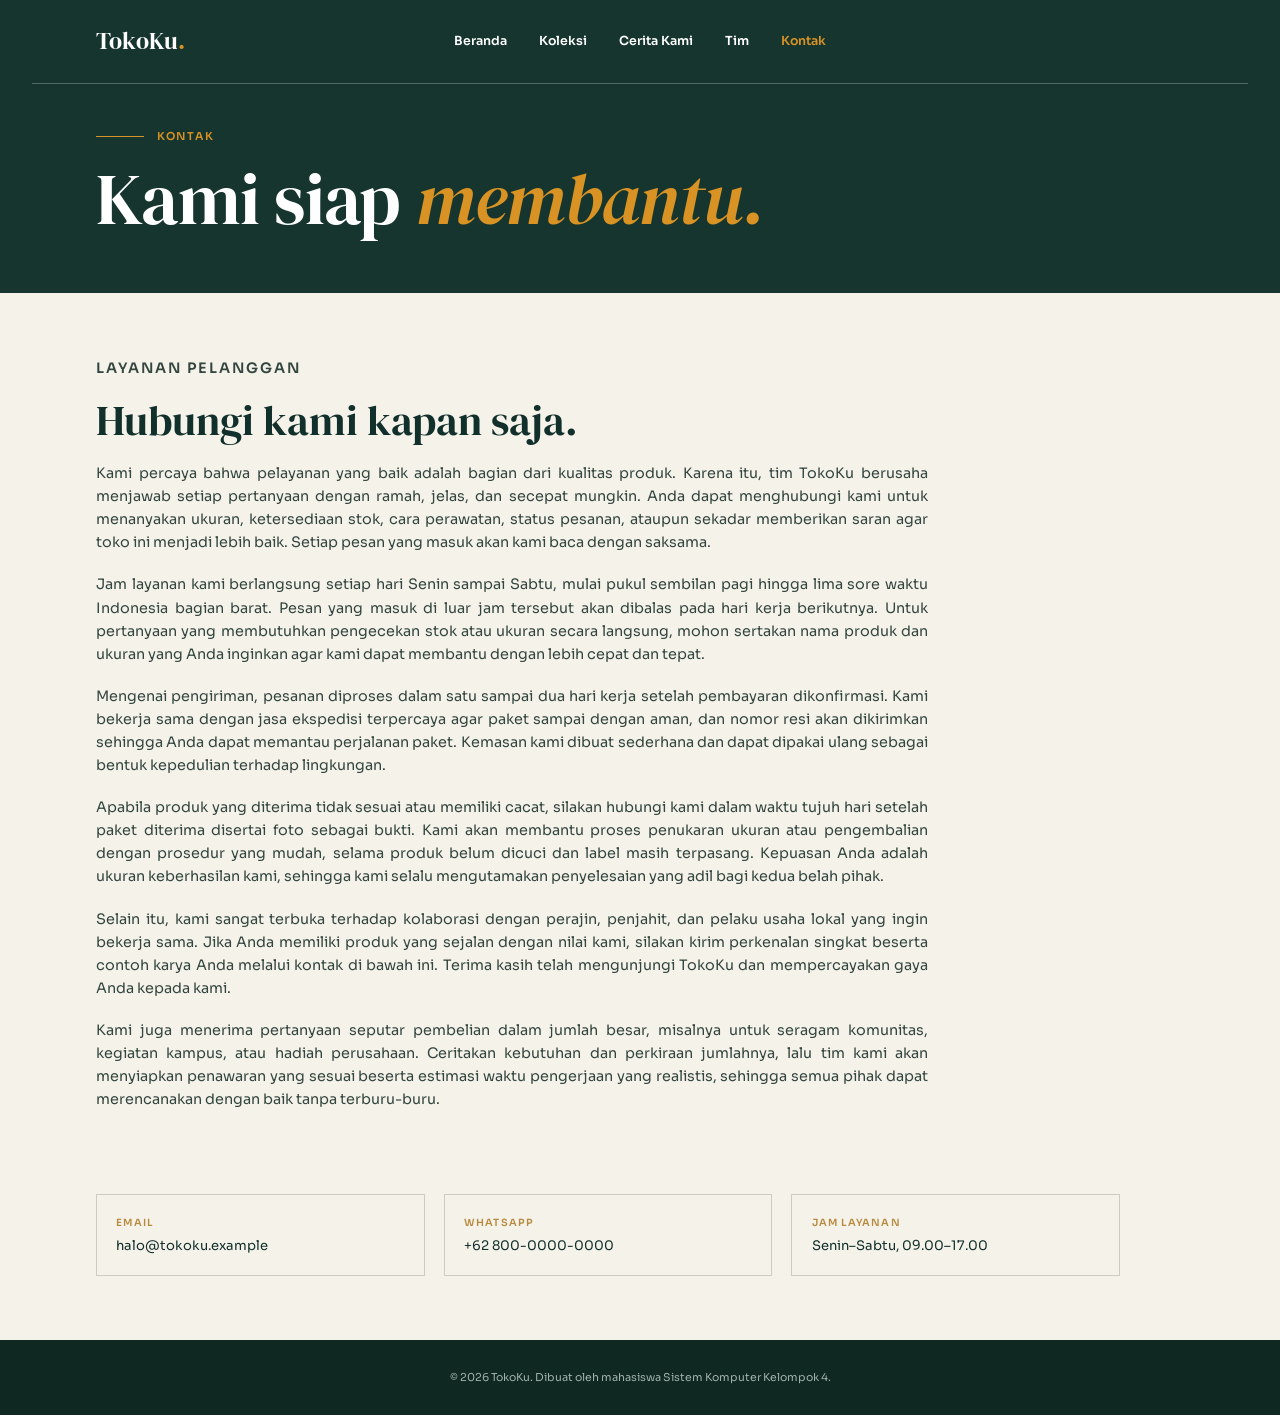
==== kontak.html @ 98f0c2a2 "Add files via upload" ====
<!DOCTYPE html>
<html lang="id">
<head>
<meta charset="UTF-8">
<meta name="viewport" content="width=device-width, initial-scale=1">
<title>TokoKu - Kontak</title>
<link rel="preconnect" href="https://fonts.googleapis.com">
<link rel="preconnect" href="https://fonts.gstatic.com" crossorigin>
<link href="https://fonts.googleapis.com/css2?family=DM+Serif+Display:ital@0;1&family=Sora:wght@300;400;600&display=swap" rel="stylesheet">
<link rel="stylesheet" href="style.css">
</head>
<body>
<header class="nav" id="atas">
  <a href="index.html" class="logo">TokoKu<span>.</span></a>
  <nav>
    <a href="index.html">Beranda</a>
    <a href="koleksi.html">Koleksi</a>
    <a href="cerita.html">Cerita Kami</a>
    <a href="tim.html">Tim</a>
    <a href="kontak.html" class="aktif">Kontak</a>
  </nav>
</header>

<section class="hero-mini">
  <p class="eyebrow">Kontak</p>
  <h1>Kami siap <em>membantu.</em></h1>
</section>

<section class="halaman">
  <p class="label">Layanan pelanggan</p>
  <h2>Hubungi kami kapan saja.</h2>
  <p>Kami percaya bahwa pelayanan yang baik adalah bagian dari kualitas produk. Karena itu, tim TokoKu berusaha menjawab setiap pertanyaan dengan ramah, jelas, dan secepat mungkin. Anda dapat menghubungi kami untuk menanyakan ukuran, ketersediaan stok, cara perawatan, status pesanan, ataupun sekadar memberikan saran agar toko ini menjadi lebih baik. Setiap pesan yang masuk akan kami baca dengan saksama.</p>
  <p>Jam layanan kami berlangsung setiap hari Senin sampai Sabtu, mulai pukul sembilan pagi hingga lima sore waktu Indonesia bagian barat. Pesan yang masuk di luar jam tersebut akan dibalas pada hari kerja berikutnya. Untuk pertanyaan yang membutuhkan pengecekan stok atau ukuran secara langsung, mohon sertakan nama produk dan ukuran yang Anda inginkan agar kami dapat membantu dengan lebih cepat dan tepat.</p>
  <p>Mengenai pengiriman, pesanan diproses dalam satu sampai dua hari kerja setelah pembayaran dikonfirmasi. Kami bekerja sama dengan jasa ekspedisi terpercaya agar paket sampai dengan aman, dan nomor resi akan dikirimkan sehingga Anda dapat memantau perjalanan paket. Kemasan kami dibuat sederhana dan dapat dipakai ulang sebagai bentuk kepedulian terhadap lingkungan.</p>
  <p>Apabila produk yang diterima tidak sesuai atau memiliki cacat, silakan hubungi kami dalam waktu tujuh hari setelah paket diterima disertai foto sebagai bukti. Kami akan membantu proses penukaran ukuran atau pengembalian dengan prosedur yang mudah, selama produk belum dicuci dan label masih terpasang. Kepuasan Anda adalah ukuran keberhasilan kami, sehingga kami selalu mengutamakan penyelesaian yang adil bagi kedua belah pihak.</p>
  <p>Selain itu, kami sangat terbuka terhadap kolaborasi dengan perajin, penjahit, dan pelaku usaha lokal yang ingin bekerja sama. Jika Anda memiliki produk yang sejalan dengan nilai kami, silakan kirim perkenalan singkat beserta contoh karya Anda melalui kontak di bawah ini. Terima kasih telah mengunjungi TokoKu dan mempercayakan gaya Anda kepada kami.</p>
  <p>Kami juga menerima pertanyaan seputar pembelian dalam jumlah besar, misalnya untuk seragam komunitas, kegiatan kampus, atau hadiah perusahaan. Ceritakan kebutuhan dan perkiraan jumlahnya, lalu tim kami akan menyiapkan penawaran yang sesuai beserta estimasi waktu pengerjaan yang realistis, sehingga semua pihak dapat merencanakan dengan baik tanpa terburu-buru.</p>
</section>

<section class="kontak-kartu">
  <div><small>Email</small>halo@tokoku.example</div>
  <div><small>WhatsApp</small>+62 800-0000-0000</div>
  <div><small>Jam layanan</small>Senin–Sabtu, 09.00–17.00</div>
</section>

<footer>© 2026 TokoKu. Dibuat oleh mahasiswa Sistem Komputer Kelompok 4.</footer>
</body>
</html>
---- style.css ----
/* ===== Variabel warna & font ===== */
:root{
  --hijau-tua:#16352e;
  --hijau-teks:#12302b;
  --krem:#f5f2ea;
  --amber:#d89324;
  --abu:#7a8a86;
  --garis:#cfcbc0;
  --serif:'DM Serif Display',Georgia,serif;
  --sans:'Sora',system-ui,sans-serif;
}
*{box-sizing:border-box;margin:0;padding:0}
html{scroll-behavior:smooth}
body{font-family:var(--sans);background:var(--krem);color:var(--hijau-teks);line-height:1.6}
a{color:inherit;text-decoration:none}
h1,h2,h3{font-family:var(--serif);font-weight:400;line-height:1.05}
:focus-visible{outline:2px solid var(--amber);outline-offset:3px}
.rata-kanan-kiri{text-align:justify}

.label{font-size:.68rem;letter-spacing:.14em;text-transform:uppercase;color:#b88a3e;font-weight:600;margin-bottom:.8rem}

/* ===== Navigasi ===== */
.nav{position:absolute;top:0;left:0;right:0;z-index:5;display:flex;align-items:center;justify-content:space-between;
  padding:1.4rem 4rem;color:#fff;border-bottom:1px solid rgba(255,255,255,.25);margin:0 2rem}
.logo{font-family:var(--serif);font-size:1.5rem}
.logo span{color:var(--amber)}
.nav nav{position:absolute;left:50%;transform:translateX(-50%);display:flex;gap:2rem;font-size:.78rem;font-weight:600}
.nav nav a:hover,.nav nav a.aktif{color:var(--amber)}

/* ===== Hero (beranda) ===== */
.hero{position:relative;min-height:100vh;display:flex;align-items:center;padding:6rem 6rem 4rem;color:#fff;
  background:linear-gradient(90deg,rgba(22,53,46,.96) 0%,rgba(22,53,46,.82) 45%,rgba(22,53,46,.35) 100%),
  url("images/hero.jpg") center/cover no-repeat,var(--hijau-tua)}
.hero-isi{max-width:560px}
.eyebrow{display:flex;align-items:center;gap:.8rem;color:var(--amber);font-size:.68rem;letter-spacing:.16em;text-transform:uppercase;font-weight:600;margin-bottom:1rem}
.eyebrow::before{content:"";width:3rem;height:1px;background:var(--amber)}
.hero h1{font-size:clamp(4rem,10vw,7.2rem);letter-spacing:-.02em}
.hero h1 em{color:var(--amber);display:block}
.hero-teks{margin:1.6rem 0 2rem;font-weight:300;font-size:.95rem;max-width:30rem;color:#e4ebe8}
.tombol{display:inline-flex;align-items:center;gap:1.2rem;background:var(--amber);color:var(--krem);
  padding:.85rem 1.6rem;border-radius:999px;font-weight:600;font-size:.82rem;transition:transform .2s}
.tombol:hover{transform:translateX(4px)}
.gulir{position:absolute;right:2rem;bottom:2rem;font-size:.65rem;color:#dfe7e4;padding-right:1rem;border-right:1px solid rgba(255,255,255,.5)}

/* ===== Header halaman dalam ===== */
.hero-mini{background:var(--hijau-tua);color:#fff;padding:8rem 6rem 3.5rem}
.hero-mini h1{font-size:clamp(2.6rem,6vw,4.5rem);letter-spacing:-.01em}
.hero-mini h1 em{color:var(--amber)}

/* ===== Teks panjang ===== */
.halaman{padding:4rem 6rem;max-width:64rem}
.halaman h2{font-size:clamp(1.8rem,3.5vw,2.6rem);margin-bottom:1.2rem}
.halaman h3{font-size:1.5rem;margin:1.8rem 0 .6rem}
.halaman p{font-size:.9rem;margin-bottom:1.2rem;color:#33463f;text-align:justify}

/* ===== Produk ===== */
.terbaru{padding:4.5rem 4rem}
.judul-baris{display:flex;justify-content:space-between;align-items:flex-end;margin-bottom:2.2rem}
.terbaru h2{font-size:clamp(2.2rem,4vw,3.2rem)}
.lihat{font-size:.78rem;font-weight:600;border-bottom:1px solid var(--hijau-teks);padding-bottom:.2rem}
.grid{display:grid;grid-template-columns:repeat(3,1fr);gap:1.6rem}
.foto{position:relative;aspect-ratio:4/5;background-size:cover;background-position:center;background-color:#c9c3b3}
.foto-1{background-image:url("images/produk1.jpg"),linear-gradient(160deg,#d9cdb5,#8d7f63)}
.foto-2{background-image:url("images/produk2.jpg"),linear-gradient(160deg,#e3ddd0,#8b9690)}
.foto-3{background-image:url("images/produk3.jpg"),linear-gradient(160deg,#c5ccd6,#566a7d)}
.no{position:absolute;top:.8rem;left:.8rem;background:var(--krem);font-size:.62rem;padding:.2rem .7rem;border-radius:999px}
.info{display:flex;justify-content:space-between;align-items:baseline;margin-top:.8rem}
.info small{font-size:.62rem;letter-spacing:.06em;text-transform:uppercase;color:var(--abu)}
.info b{font-size:.78rem}
.produk h3{font-size:1.4rem;padding-bottom:1rem;border-bottom:1px solid var(--garis);margin-top:.2rem}

/* ===== Cerita ===== */
.cerita{display:grid;grid-template-columns:1fr 1fr;background:#efe9da}
.cerita-foto{position:relative;min-height:560px;background:url("images/cerita.jpg") center/cover,linear-gradient(160deg,#9aa6a2,#3b4a47)}
.badge{position:absolute;left:0;bottom:1.5rem;background:var(--amber);font-size:.62rem;font-weight:600;padding:.4rem .9rem;border-radius:0 999px 999px 0}
.cerita-teks{padding:4.5rem 4rem;max-width:620px}
.cerita h2{font-size:clamp(2.2rem,4vw,3.2rem);margin-bottom:1.5rem}
.cerita p{font-size:.84rem;margin-bottom:1.1rem;color:#33463f}
.pembuka::first-letter{font-family:var(--serif);float:left;font-size:3.4rem;line-height:.85;padding:.25rem .5rem 0 0;color:var(--amber)}
blockquote{margin-top:1.8rem;padding-top:1.2rem;border-top:1px solid var(--garis);font-family:var(--serif);font-style:italic;font-size:1.1rem}

/* ===== Tim ===== */
.tim{background:var(--hijau-tua);color:#fff;padding:4.5rem 4rem}
.tim h2{font-size:clamp(2.4rem,5vw,3.6rem);max-width:12ch;margin-bottom:1rem}
.tim-grid{display:grid;grid-template-columns:repeat(3,1fr);gap:1.6rem;border:1px solid rgba(255,255,255,.3);padding:1.6rem}
.orang{aspect-ratio:1/1.05;background-size:cover;background-position:center;background-color:#2b4a43;margin-bottom:.8rem}
.o1{background-image:url("images/rofi.jpg"),linear-gradient(160deg,#d98d57,#1d1d24)}
.o2{background-image:url("images/wisnu.jpg"),linear-gradient(160deg,#9fb6cf,#4c5b47)}
.o3{background-image:url("images/astadina.jpg"),linear-gradient(160deg,#27407a,#0d1b3d)}
.tim small{display:block;font-size:.6rem;letter-spacing:.12em;text-transform:uppercase;color:var(--amber);font-weight:600}
figcaption{font-family:var(--serif);font-size:1.1rem;margin-top:.2rem}

/* ===== Kontak ===== */
.kontak-kartu{margin:0 6rem 4rem;max-width:64rem;display:grid;grid-template-columns:repeat(3,1fr);gap:1.2rem}
.kontak-kartu div{border:1px solid var(--garis);padding:1.2rem;font-size:.82rem}
.kontak-kartu small{display:block;font-size:.62rem;letter-spacing:.12em;text-transform:uppercase;color:#b88a3e;font-weight:600;margin-bottom:.3rem}

footer{background:#0f2822;color:#9fb0ab;text-align:center;font-size:.68rem;padding:1.8rem 1rem}

/* ===== Responsif ===== */
@media (max-width:860px){
  .nav{padding:1rem 1.2rem;margin:0 .8rem;flex-wrap:wrap;gap:.6rem}
  .nav nav{position:static;transform:none;gap:1rem;font-size:.7rem;flex-wrap:wrap;order:3;width:100%}
  .hero{padding:7rem 1.6rem 4rem}
  .hero-mini{padding:9rem 1.6rem 2.5rem}
  .halaman{padding:3rem 1.6rem}
  .kontak-kartu{margin:0 1.6rem 3rem;grid-template-columns:1fr}
  .terbaru,.tim{padding:3rem 1.6rem}
  .grid,.tim-grid,.cerita{grid-template-columns:1fr}
  .cerita-foto{min-height:320px}
  .cerita-teks{padding:3rem 1.6rem}
  .gulir{display:none}
}
@media (prefers-reduced-motion:reduce){html{scroll-behavior:auto}.tombol{transition:none}}
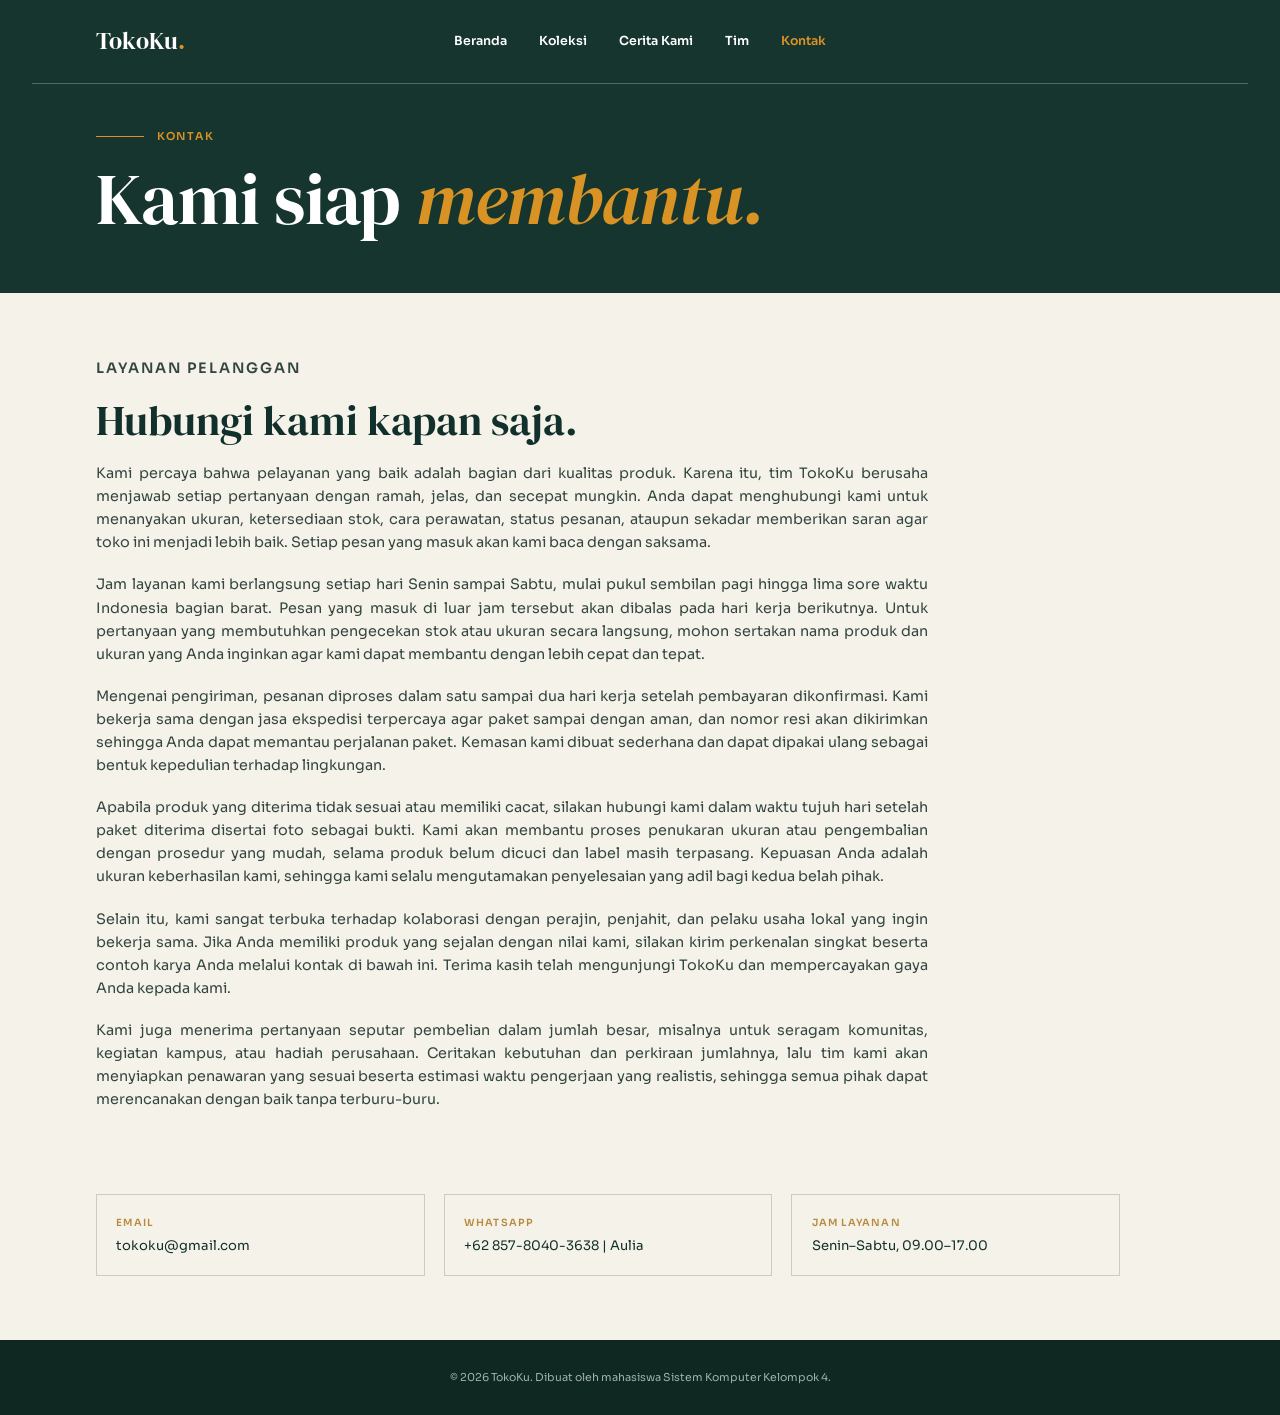
==== commit 8802f4d2: "Add files via upload" ====
--- a/kontak.html
+++ b/kontak.html
@@ -38,8 +38,8 @@
 </section>
 
 <section class="kontak-kartu">
-  <div><small>Email</small>halo@tokoku.example</div>
-  <div><small>WhatsApp</small>+62 800-0000-0000</div>
+  <div><small>Email</small>tokoku@gmail.com</div>
+  <div><small>WhatsApp</small>+62 857-8040-3638 | Aulia</div>
   <div><small>Jam layanan</small>Senin–Sabtu, 09.00–17.00</div>
 </section>
 
